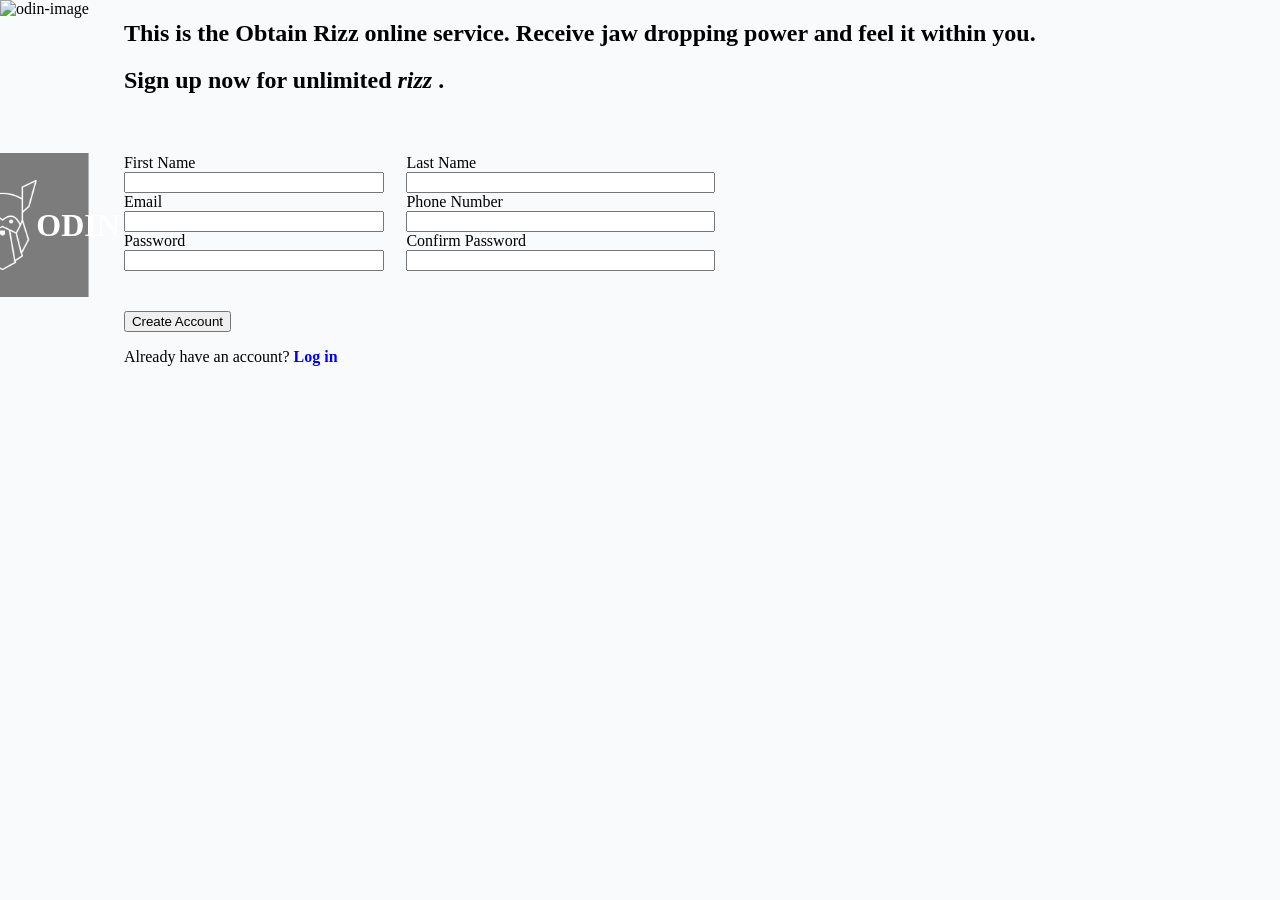
==== form.html @ eda318b8 "first commit" ====
<!DOCTYPE html>
<html lang="en">
<head>
    <meta charset="UTF-8">
    <meta name="viewport" content="width=device-width, initial-scale=1.0">
    <title>sign-up-form</title>
    <link href="form.css" rel="stylesheet" type="text/css">
</head>
<body>
    <div class="image-container">
        <div class="left-column">
            <img src="odin-image.png" alt="odin-image">
            <div class="logo">
                
                <h1>
                    <img src="logo.png" alt="logo">
                    ODIN
                </h1>
            </div>
        </div>
    </div>

    <div class="main">
        <div class="right-column">
            <h2>This is the Obtain Rizz online service. Receive jaw dropping power and feel it within you.</h2>

            <h2>Sign up now for unlimited <i>rizz</i> .</h2>

            <div class="main-form">
                <div class="form-column">
                    <div>
                        <label for="first-name">First Name</label>
                        <input type="text" id="name" name="first-name">
                    </div>

                    <div>
                        <label for="email">Email</label>
                        <input type="text" id="email" name="email">
                    </div>

                    <div>
                        <label for="password">Password</label>
                        <input type="text" id="pwd" name="password">
                    </div>
                </div>
                
                <div class="form-column">
                    <div>
                        <label for="last-name">Last Name</label>
                        <input type="text" id="name" name="first-name">
                    </div>
            
                    <div>
                        <label for="phone-number">Phone Number</label>
                        <input type="text" id="phone" name="phone-number">
                    </div>
        
                    <div>
                        <label for="confirm-password">Confirm Password</label>
                        <input type="text" id="confirm-pwd" name="password">
                    </div>

                </div>
    
            </div>

            <div class="end">
                <button type="submit">Create Account</button>
        
                <p>Already have an account? <span style="color:blue; font-weight:bold;">Log in</span></p>
            </div>

        </div>

    </div>
</body>
</html>
---- form.css ----
body {
    margin: 0;
    padding: 0;
    display: flex;
    justify-content: left;
    background: #F9FAFB;
}

.main {
    display: flex;
    flex-direction: row;
}

.left-column {
    /* object-fit: cover; */
    width: 100%;
    height: 100vh;

    display: inline-block;
    position: relative;
}

.left-column img {
    object-fit: cover;
    width: 100%;
    height: 100%;
}

.logo {
    position: absolute;
    left: 50%;
    top: 25%;
    transform: translate(-50%, -50%);
    background-color: rgba(0, 0, 0, 0.5);
    width: 100%;
    height: 16%;
}

.logo h1{
    color: #fff;
    display: flex;
    justify-content: center;
    align-items: center;
    height: 100%;
    margin: 0;
}

.logo img {
    height: 90px;
    width: 70px;
}

.main-form {
    display: flex;
    flex-direction: row;
    /* justify-content: space-around; */
    gap: 30px;
}

input[type=text] {
    display: inline-block;
    width: 100%;
}

.right-column {
  /* border: 5px solid; */
  /* margin: auto;
  width: 50%; */
  /* padding: 10px; */
  padding-left: 35px;
}

.form-column {
    margin-top: 40px;
}

.end {
    margin-top: 40px;
    /* width: 50%; */
}
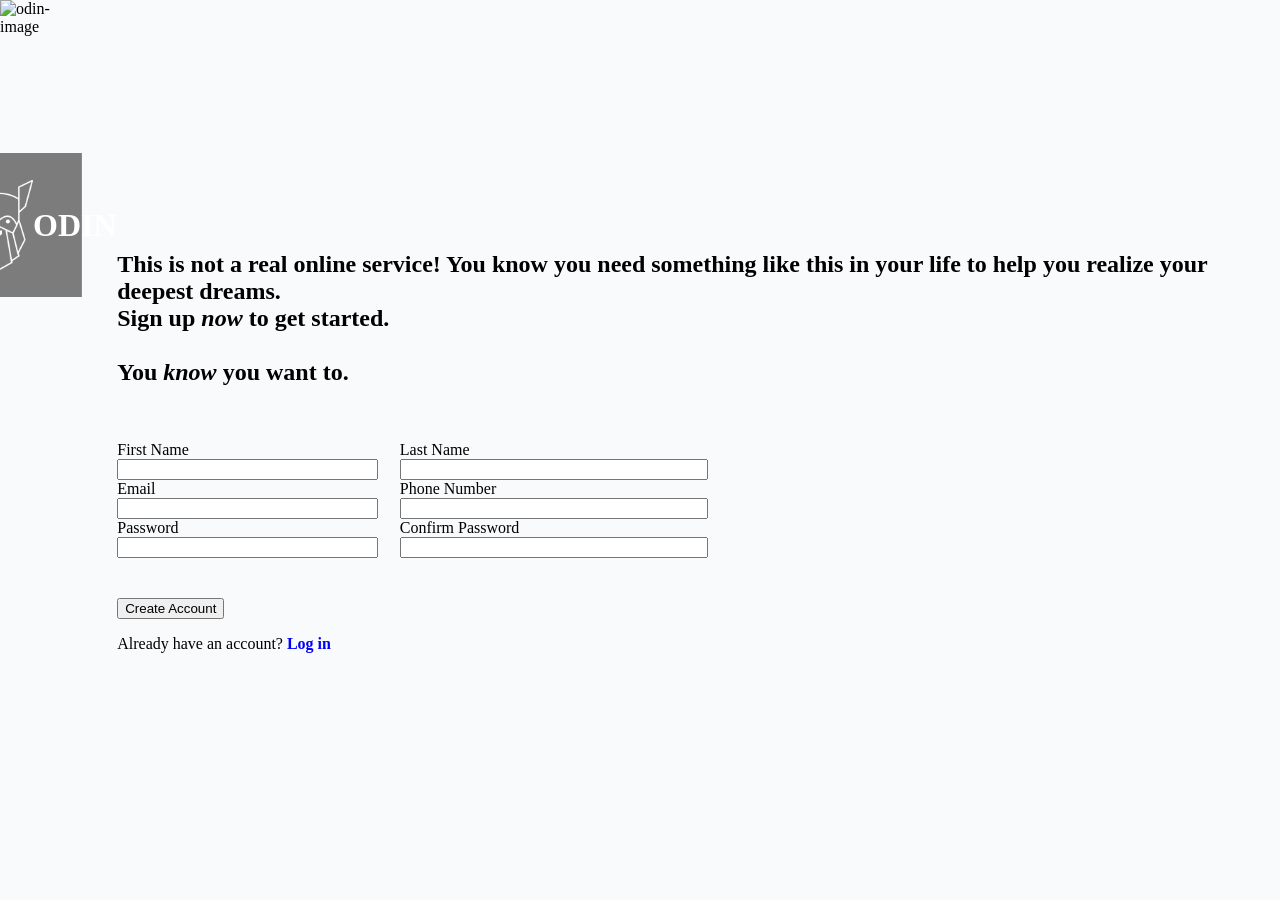
==== commit ccac2d2a: "right side fixes" ====
--- a/form.html
+++ b/form.html
@@ -22,9 +22,10 @@
 
     <div class="main">
         <div class="right-column">
-            <h2>This is the Obtain Rizz online service. Receive jaw dropping power and feel it within you.</h2>
+            <h2>This is not a real online service! You know you need something like this in your life to help you realize your deepest dreams. <br> Sign up <i>now</i> to get started. <br> <br> You <i>know</i> you want to.</h2>
 
-            <h2>Sign up now for unlimited <i>rizz</i> .</h2>
+            <br>
+            <br>
 
             <div class="main-form">
                 <div class="form-column">
--- a/form.css
+++ b/form.css
@@ -53,6 +53,7 @@
 .main-form {
     display: flex;
     flex-direction: row;
+    
     /* justify-content: space-around; */
     gap: 30px;
 }
@@ -68,10 +69,16 @@
   width: 50%; */
   /* padding: 10px; */
   padding-left: 35px;
+
+  flex-direction: column;
+  display: flex;
+  justify-content: center;
+  align-items: left;
 }
 
 .form-column {
-    margin-top: 40px;
+
+    /* margin-top: 40px; */
 }
 
 .end {
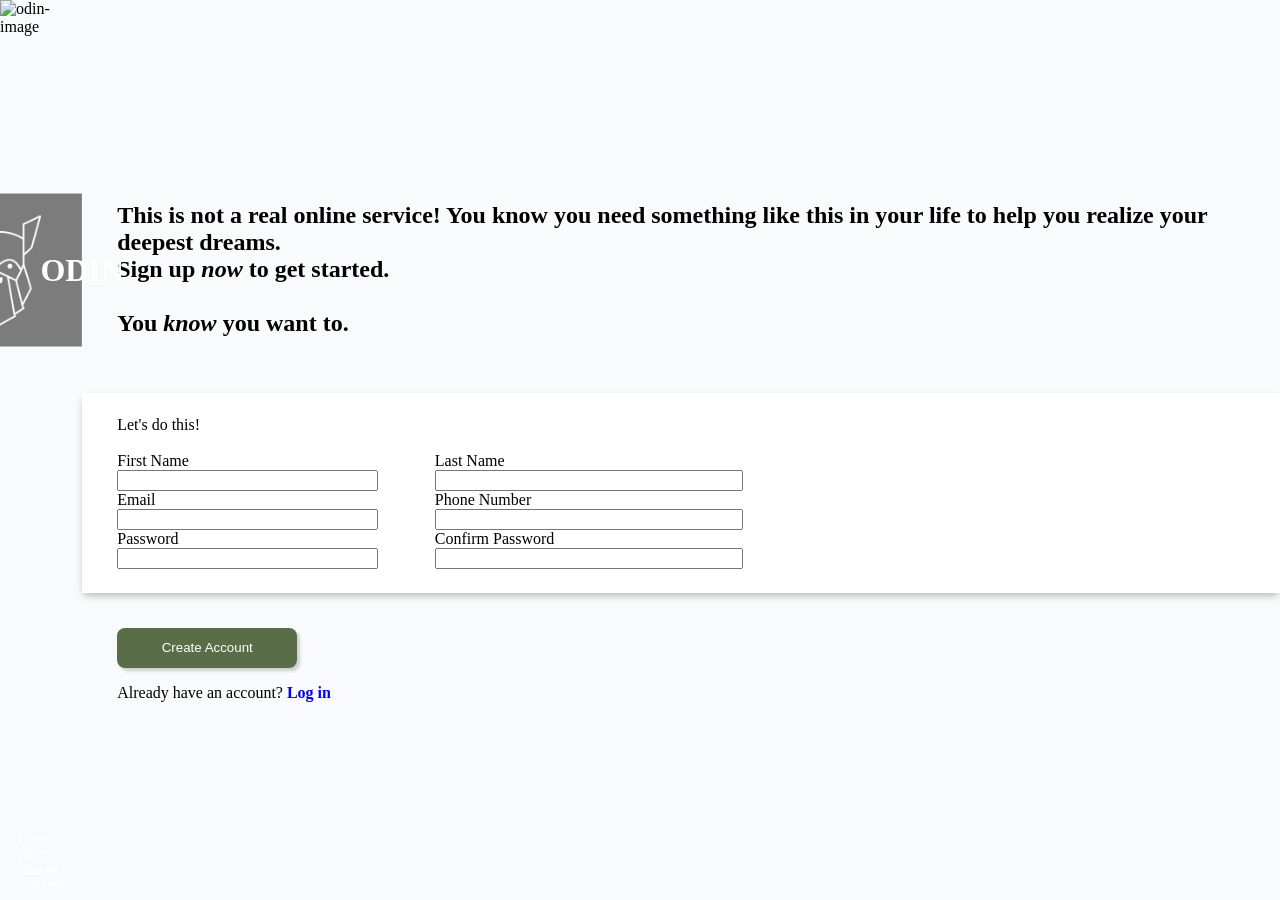
==== commit a2d93591: "right and left fixes" ====
--- a/form.html
+++ b/form.html
@@ -11,11 +11,13 @@
         <div class="left-column">
             <img src="odin-image.png" alt="odin-image">
             <div class="logo">
-                
                 <h1>
                     <img src="logo.png" alt="logo">
                     ODIN
                 </h1>
+            </div>
+            <div class="photo-credit">
+                Photo by <u>Hallie West</u> on <u>Unsplash</u>
             </div>
         </div>
     </div>
@@ -28,41 +30,47 @@
             <br>
 
             <div class="main-form">
-                <div class="form-column">
-                    <div>
-                        <label for="first-name">First Name</label>
-                        <input type="text" id="name" name="first-name">
+                <div class="main-form2">
+                    <div class="main-form-header">
+                        Let's do this!
                     </div>
-
-                    <div>
-                        <label for="email">Email</label>
-                        <input type="text" id="email" name="email">
-                    </div>
-
-                    <div>
-                        <label for="password">Password</label>
-                        <input type="text" id="pwd" name="password">
+                    <br>
+                    <div class="main-form-column">
+                        <div class="form-column">
+                            <div>
+                                <label for="first-name">First Name</label>
+                                <input type="text" id="name" name="first-name">
+                            </div>
+        
+                            <div>
+                                <label for="email">Email</label>
+                                <input type="text" id="email" name="email">
+                            </div>
+        
+                            <div>
+                                <label for="password">Password</label>
+                                <input type="text" id="pwd" name="password">
+                            </div>
+                        </div>
+                        
+                        <div class="form-column">
+                            <div>
+                                <label for="last-name">Last Name</label>
+                                <input type="text" id="name" name="first-name">
+                            </div>
+                    
+                            <div>
+                                <label for="phone-number">Phone Number</label>
+                                <input type="text" id="phone" name="phone-number">
+                            </div>
+                
+                            <div>
+                                <label for="confirm-password">Confirm Password</label>
+                                <input type="text" id="confirm-pwd" name="password">
+                            </div>
+                        </div>
                     </div>
                 </div>
-                
-                <div class="form-column">
-                    <div>
-                        <label for="last-name">Last Name</label>
-                        <input type="text" id="name" name="first-name">
-                    </div>
-            
-                    <div>
-                        <label for="phone-number">Phone Number</label>
-                        <input type="text" id="phone" name="phone-number">
-                    </div>
-        
-                    <div>
-                        <label for="confirm-password">Confirm Password</label>
-                        <input type="text" id="confirm-pwd" name="password">
-                    </div>
-
-                </div>
-    
             </div>
 
             <div class="end">
--- a/form.css
+++ b/form.css
@@ -11,6 +11,7 @@
     flex-direction: row;
 }
 
+/* left side // picture // ODIN + logo // photo credits */
 .left-column {
     /* object-fit: cover; */
     width: 100%;
@@ -29,11 +30,11 @@
 .logo {
     position: absolute;
     left: 50%;
-    top: 25%;
+    top: 30%;
     transform: translate(-50%, -50%);
     background-color: rgba(0, 0, 0, 0.5);
     width: 100%;
-    height: 16%;
+    height: 17%;
 }
 
 .logo h1{
@@ -46,11 +47,48 @@
 }
 
 .logo img {
-    height: 90px;
-    width: 70px;
+    height: 110px;
+    width: 83px;
 }
 
-.main-form {
+.photo-credit {
+    font-size: 12px;
+    position: absolute;
+    color: white;
+    left: 50%;
+    bottom: 1%;
+    transform: translateX(-50%);
+}
+
+/* right side //  */
+
+.right-column {
+    /* border: 5px solid; */
+  
+    flex-direction: column;
+    display: flex;
+    justify-content: center;
+    align-items: left;
+  }
+
+  .right-column h2 {
+    padding-left: 35px;
+  }
+
+  .main-form {
+    /* border: 5px solid; */
+    background-color: white;
+    height: 200px;
+    display: flex;
+    align-items: center;
+    box-shadow: 0 4px 8px -2px rgba(0, 0, 0, 0.3);
+  }
+
+  .main-form-header {
+    padding-left: 35px;
+  }
+
+.main-form-column {
     display: flex;
     flex-direction: row;
     
@@ -63,25 +101,26 @@
     width: 100%;
 }
 
-.right-column {
-  /* border: 5px solid; */
-  /* margin: auto;
-  width: 50%; */
-  /* padding: 10px; */
-  padding-left: 35px;
+.form-column {
+    padding-left: 35px;
+    
+    /* justify-content: space-around; */
+    gap: 30px;
 
-  flex-direction: column;
-  display: flex;
-  justify-content: center;
-  align-items: left;
-}
-
-.form-column {
-
-    /* margin-top: 40px; */
 }
 
 .end {
-    margin-top: 40px;
+    margin-top: 35px;
+    margin-left: 35px;
     /* width: 50%; */
 }
+
+.end button[type=submit] {
+    border: 0;
+    background-color: #596D48;
+    color: white;
+    width: 180px;
+    height: 40px;
+    border-radius: 8px;
+    box-shadow: 3px 3px 3px rgb(208, 207, 207);
+}
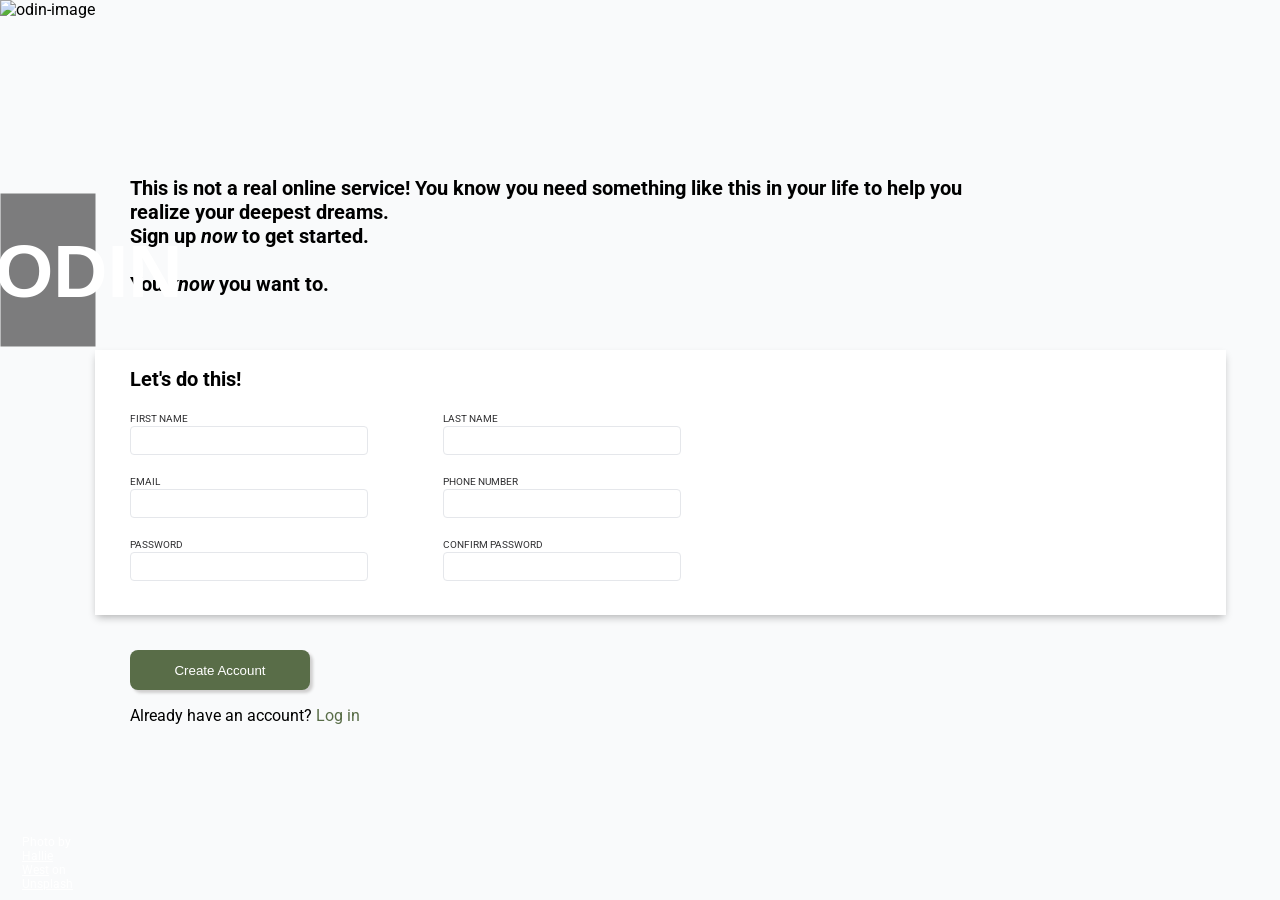
==== commit 78f6d0be: "updates to form.css and form.html" ====
--- a/form.html
+++ b/form.html
@@ -32,40 +32,41 @@
             <div class="main-form">
                 <div class="main-form2">
                     <div class="main-form-header">
-                        Let's do this!
+                        <h2>
+                            Let's do this!
+                        </h2>
                     </div>
-                    <br>
                     <div class="main-form-column">
                         <div class="form-column">
                             <div>
-                                <label for="first-name">First Name</label>
+                                <label for="first-name">FIRST NAME</label>
                                 <input type="text" id="name" name="first-name">
                             </div>
         
                             <div>
-                                <label for="email">Email</label>
+                                <label for="email">EMAIL</label>
                                 <input type="text" id="email" name="email">
                             </div>
         
                             <div>
-                                <label for="password">Password</label>
+                                <label for="password">PASSWORD</label>
                                 <input type="text" id="pwd" name="password">
                             </div>
                         </div>
                         
                         <div class="form-column">
                             <div>
-                                <label for="last-name">Last Name</label>
+                                <label for="last-name">LAST NAME</label>
                                 <input type="text" id="name" name="first-name">
                             </div>
                     
                             <div>
-                                <label for="phone-number">Phone Number</label>
+                                <label for="phone-number">PHONE NUMBER</label>
                                 <input type="text" id="phone" name="phone-number">
                             </div>
                 
                             <div>
-                                <label for="confirm-password">Confirm Password</label>
+                                <label for="confirm-password">CONFIRM PASSWORD</label>
                                 <input type="text" id="confirm-pwd" name="password">
                             </div>
                         </div>
@@ -76,7 +77,7 @@
             <div class="end">
                 <button type="submit">Create Account</button>
         
-                <p>Already have an account? <span style="color:blue; font-weight:bold;">Log in</span></p>
+                <p>Already have an account? <span style="color:#596D48;">Log in</span></p>
             </div>
 
         </div>
--- a/form.css
+++ b/form.css
@@ -1,9 +1,14 @@
+@import url('https://fonts.googleapis.com/css2?family=Roboto&display=swap');
+@import url('https://fonts.cdnfonts.com/css/norse');
+
 body {
     margin: 0;
     padding: 0;
     display: flex;
     justify-content: left;
     background: #F9FAFB;
+    overflow: hidden;
+    font-family: 'Roboto', sans-serif;
 }
 
 .main {
@@ -38,6 +43,8 @@
 }
 
 .logo h1{
+    font-family: 'Norse', sans-serif;
+    font-size: 75px;
     color: #fff;
     display: flex;
     justify-content: center;
@@ -71,21 +78,23 @@
     align-items: left;
   }
 
-  .right-column h2 {
+.right-column h2 {
     padding-left: 35px;
+    width: 75%;
+    font-size: 20px;
   }
 
-  .main-form {
+.main-form {
     /* border: 5px solid; */
     background-color: white;
-    height: 200px;
+    height: 265px;
     display: flex;
-    align-items: center;
     box-shadow: 0 4px 8px -2px rgba(0, 0, 0, 0.3);
   }
 
-  .main-form-header {
+.main-form-header h2 {
     padding-left: 35px;
+    font-size: 20px;
   }
 
 .main-form-column {
@@ -93,12 +102,21 @@
     flex-direction: row;
     
     /* justify-content: space-around; */
-    gap: 30px;
+    gap: 20px;
+    /* width: 100%; */
+}
+
+.form-column label{
+    font-size: 10px;
+    color: #313133;
 }
 
 input[type=text] {
     display: inline-block;
-    width: 100%;
+    width: 90%;
+    border: 1px solid #E5E7EB;
+    height: 25px;
+    border-radius: 4px;
 }
 
 .form-column {
@@ -106,7 +124,12 @@
     
     /* justify-content: space-around; */
     gap: 30px;
+    flex: 1;
 
+}
+
+.form-column div{
+    margin-bottom: 15px;
 }
 
 .end {
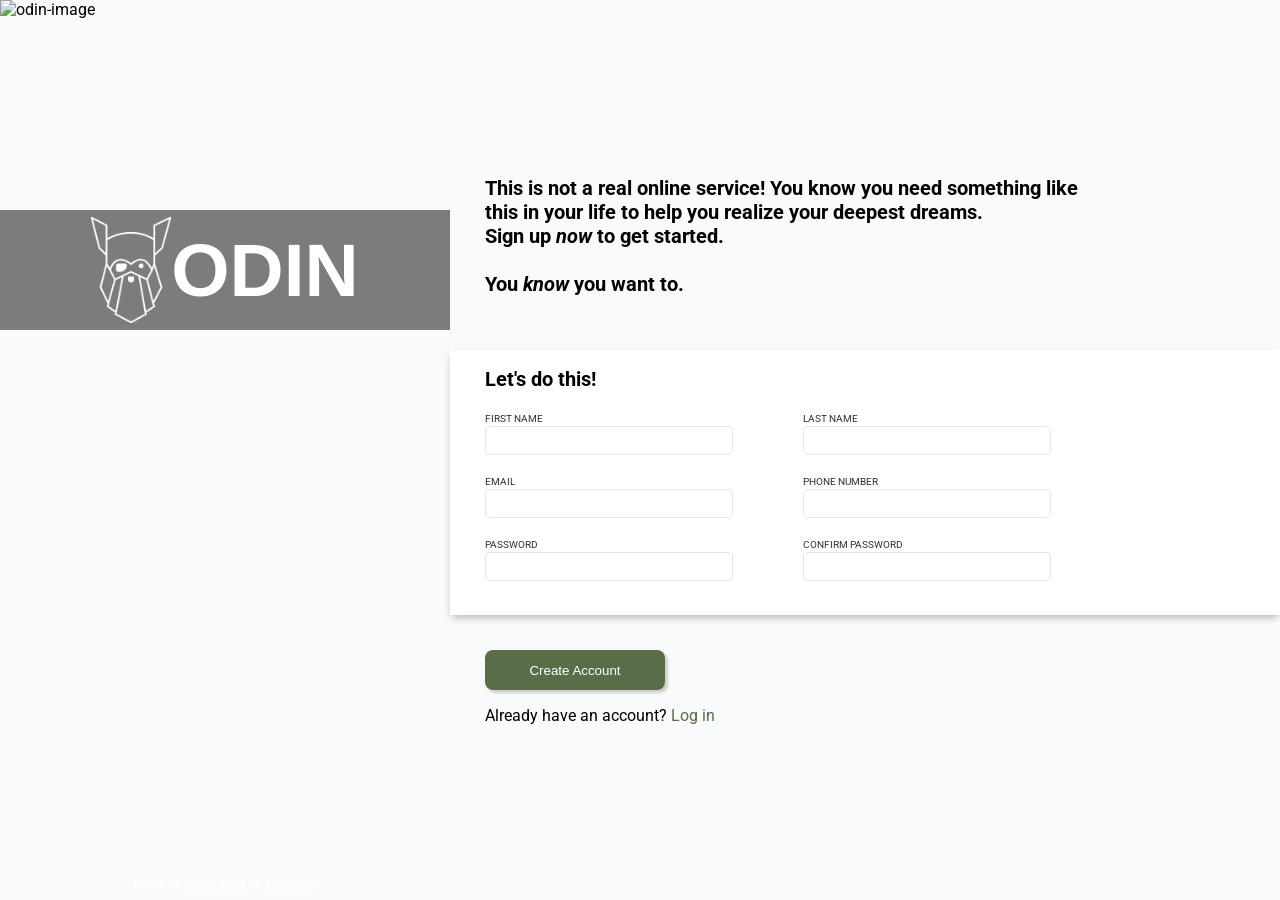
==== commit 9947bb46: "updates on logo and photo credits" ====
--- a/form.html
+++ b/form.html
@@ -10,11 +10,13 @@
     <div class="image-container">
         <div class="left-column">
             <img src="odin-image.png" alt="odin-image">
-            <div class="logo">
-                <h1>
+            <div class="logo-main">
+                <div class="logo">
                     <img src="logo.png" alt="logo">
-                    ODIN
-                </h1>
+                    <h1>
+                        ODIN
+                    </h1>
+                </div>
             </div>
             <div class="photo-credit">
                 Photo by <u>Hallie West</u> on <u>Unsplash</u>
--- a/form.css
+++ b/form.css
@@ -7,7 +7,7 @@
     display: flex;
     justify-content: left;
     background: #F9FAFB;
-    overflow: hidden;
+    /* overflow: hidden; */
     font-family: 'Roboto', sans-serif;
 }
 
@@ -18,12 +18,17 @@
 
 /* left side // picture // ODIN + logo // photo credits */
 .left-column {
-    /* object-fit: cover; */
-    width: 100%;
+    /* width: 100%; */
     height: 100vh;
+    width: 50vh;
+    position: relative;
+    overflow: hidden;
+    display: flex;
+    margin: auto;
 
-    display: inline-block;
-    position: relative;
+    max-width: 500px;
+    min-width: 200px;
+    /* min-height: 10px; */
 }
 
 .left-column img {
@@ -32,30 +37,32 @@
     height: 100%;
 }
 
-.logo {
+.logo-main {
     position: absolute;
     left: 50%;
     top: 30%;
     transform: translate(-50%, -50%);
     background-color: rgba(0, 0, 0, 0.5);
+    height: 120px;
     width: 100%;
-    height: 17%;
+    display: flex; 
+    justify-content: center;
+    align-items: center; 
+}
+
+.logo {
+    display: flex;
+    align-items: center; 
 }
 
 .logo h1{
     font-family: 'Norse', sans-serif;
     font-size: 75px;
-    color: #fff;
-    display: flex;
-    justify-content: center;
-    align-items: center;
-    height: 100%;
-    margin: 0;
+    color: white;
 }
 
 .logo img {
-    height: 110px;
-    width: 83px;
+    width: 80px;
 }
 
 .photo-credit {
@@ -65,13 +72,17 @@
     left: 50%;
     bottom: 1%;
     transform: translateX(-50%);
+    white-space: nowrap;
 }
 
+@media (max-width: 600px) and (max-height: 500px){
+    .photo-credit {
+        display: none; /* Hide the photo credit on smaller screens */
+    }
+}
 /* right side //  */
 
 .right-column {
-    /* border: 5px solid; */
-  
     flex-direction: column;
     display: flex;
     justify-content: center;
@@ -85,7 +96,6 @@
   }
 
 .main-form {
-    /* border: 5px solid; */
     background-color: white;
     height: 265px;
     display: flex;
@@ -117,15 +127,13 @@
     border: 1px solid #E5E7EB;
     height: 25px;
     border-radius: 4px;
+    padding-left: 7px;
 }
 
 .form-column {
     padding-left: 35px;
-    
-    /* justify-content: space-around; */
     gap: 30px;
     flex: 1;
-
 }
 
 .form-column div{
@@ -135,7 +143,6 @@
 .end {
     margin-top: 35px;
     margin-left: 35px;
-    /* width: 50%; */
 }
 
 .end button[type=submit] {
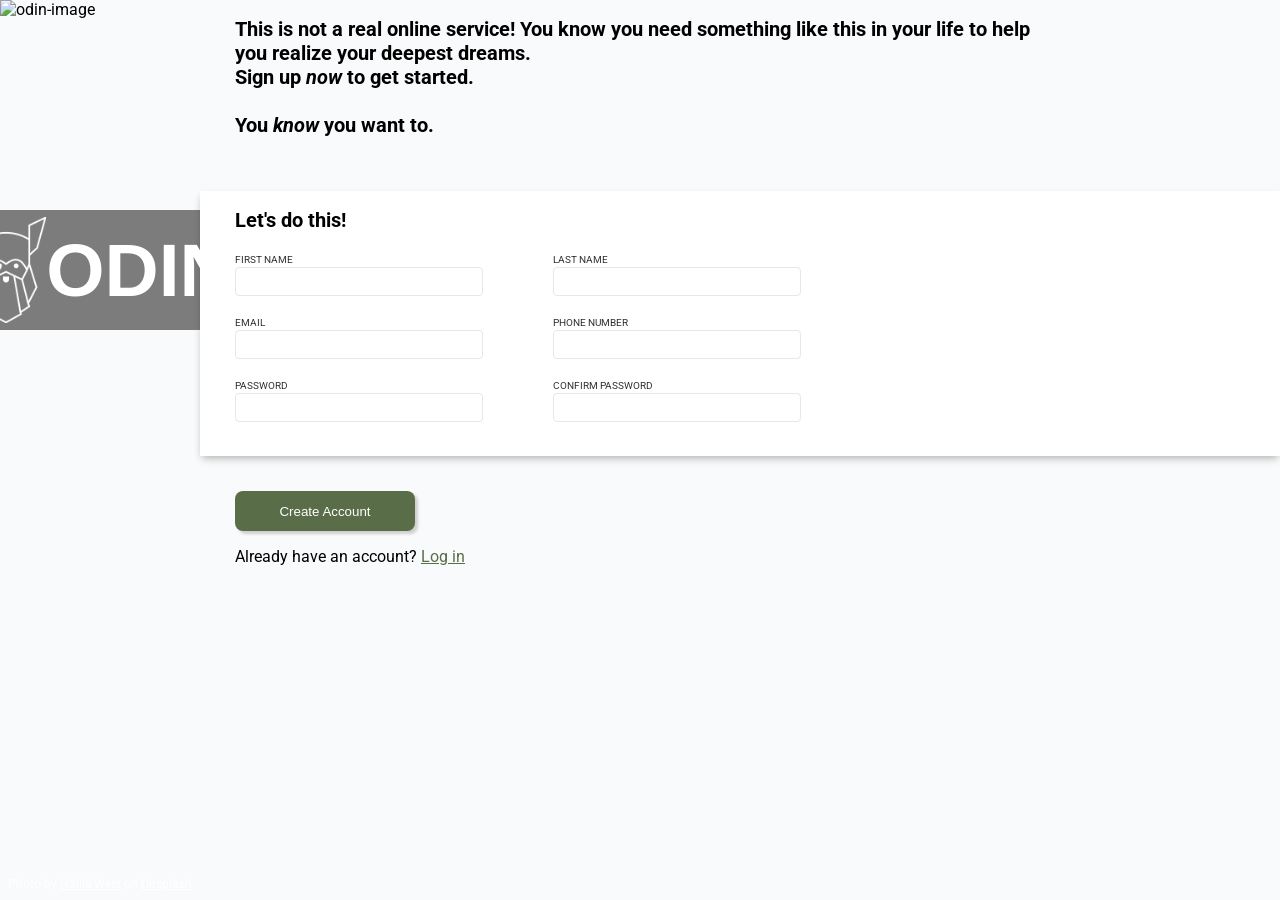
==== commit ba6afef4: "added js password check" ====
--- a/form.html
+++ b/form.html
@@ -19,71 +19,73 @@
                 </div>
             </div>
             <div class="photo-credit">
-                Photo by <u>Hallie West</u> on <u>Unsplash</u>
+                Photo by <a href="https://unsplash.com/photos/green-leaf-plant-in-close-up-photography-25xggax4bSA" target="_blank" style="color:white">Hallie West</a> on <a href="https://unsplash.com/" target="_blank" style="color:white">Unsplash</a>
             </div>
         </div>
     </div>
 
-    <div class="main">
-        <div class="right-column">
-            <h2>This is not a real online service! You know you need something like this in your life to help you realize your deepest dreams. <br> Sign up <i>now</i> to get started. <br> <br> You <i>know</i> you want to.</h2>
-
-            <br>
-            <br>
-
-            <div class="main-form">
-                <div class="main-form2">
-                    <div class="main-form-header">
-                        <h2>
-                            Let's do this!
-                        </h2>
-                    </div>
-                    <div class="main-form-column">
-                        <div class="form-column">
-                            <div>
-                                <label for="first-name">FIRST NAME</label>
-                                <input type="text" id="name" name="first-name">
+    <form id="signup-form">
+        <div class="main">
+            <div class="right-column">
+                <h2>This is not a real online service! You know you need something like this in your life to help you realize your deepest dreams. <br> Sign up <i>now</i> to get started. <br> <br> You <i>know</i> you want to.</h2>
+    
+                <br>
+                <br>
+    
+                <div class="main-form">
+                    <div class="main-form2">
+                        <div class="main-form-header">
+                            <h2>
+                                Let's do this!
+                            </h2>
+                        </div>
+                        <div class="main-form-column">
+                            <div class="form-column">
+                                <div>
+                                    <label for="first-name">FIRST NAME</label>
+                                    <input type="text" id="name" name="first-name">
+                                </div>
+            
+                                <div>
+                                    <label for="email">EMAIL</label>
+                                    <input type="email" id="email" name="email">
+                                </div>
+            
+                                <div>
+                                    <label for="password">PASSWORD</label>
+                                    <input type="password" id="pwd" name="password">
+                                </div>
+                                <div id="message"></div>
                             </div>
-        
-                            <div>
-                                <label for="email">EMAIL</label>
-                                <input type="text" id="email" name="email">
-                            </div>
-        
-                            <div>
-                                <label for="password">PASSWORD</label>
-                                <input type="text" id="pwd" name="password">
-                            </div>
-                        </div>
+                            
+                            <div class="form-column">
+                                <div>
+                                    <label for="last-name">LAST NAME</label>
+                                    <input type="text" id="name" name="first-name">
+                                </div>
                         
-                        <div class="form-column">
-                            <div>
-                                <label for="last-name">LAST NAME</label>
-                                <input type="text" id="name" name="first-name">
-                            </div>
+                                <div>
+                                    <label for="phone-number">PHONE NUMBER</label>
+                                    <input type="text" id="phone" name="phone-number">
+                                </div>
                     
-                            <div>
-                                <label for="phone-number">PHONE NUMBER</label>
-                                <input type="text" id="phone" name="phone-number">
-                            </div>
-                
-                            <div>
-                                <label for="confirm-password">CONFIRM PASSWORD</label>
-                                <input type="text" id="confirm-pwd" name="password">
+                                <div>
+                                    <label for="confirm-password">CONFIRM PASSWORD</label>
+                                    <input type="password" id="confirm-pwd" name="password-confirm">
+                                </div>
                             </div>
                         </div>
                     </div>
                 </div>
+    
+                <div class="end">
+                    <button type="submit" class="submit">Create Account</button>
+            
+                    <p>Already have an account? <a href="#" style="color:#596D48;">Log in</a></p>
+                </div>
             </div>
-
-            <div class="end">
-                <button type="submit">Create Account</button>
-        
-                <p>Already have an account? <span style="color:#596D48;">Log in</span></p>
-            </div>
-
         </div>
-
-    </div>
+    </form>
+    <script src="form.js"></script>
 </body>
 </html>
--- a/form.css
+++ b/form.css
@@ -18,9 +18,7 @@
 
 /* left side // picture // ODIN + logo // photo credits */
 .left-column {
-    /* width: 100%; */
     height: 100vh;
-    width: 50vh;
     position: relative;
     overflow: hidden;
     display: flex;
@@ -28,7 +26,6 @@
 
     max-width: 500px;
     min-width: 200px;
-    /* min-height: 10px; */
 }
 
 .left-column img {
@@ -121,7 +118,7 @@
     color: #313133;
 }
 
-input[type=text] {
+input[type=text], input[type=password], input[type=email] {
     display: inline-block;
     width: 90%;
     border: 1px solid #E5E7EB;
@@ -153,4 +150,15 @@
     height: 40px;
     border-radius: 8px;
     box-shadow: 3px 3px 3px rgb(208, 207, 207);
+}
+
+#message {
+    font-size: 10px;
+    margin-top: -15px;
+
+    color: rgb(231, 5, 5);
+}
+
+input.error {
+    border: 1px solid red; 
 }
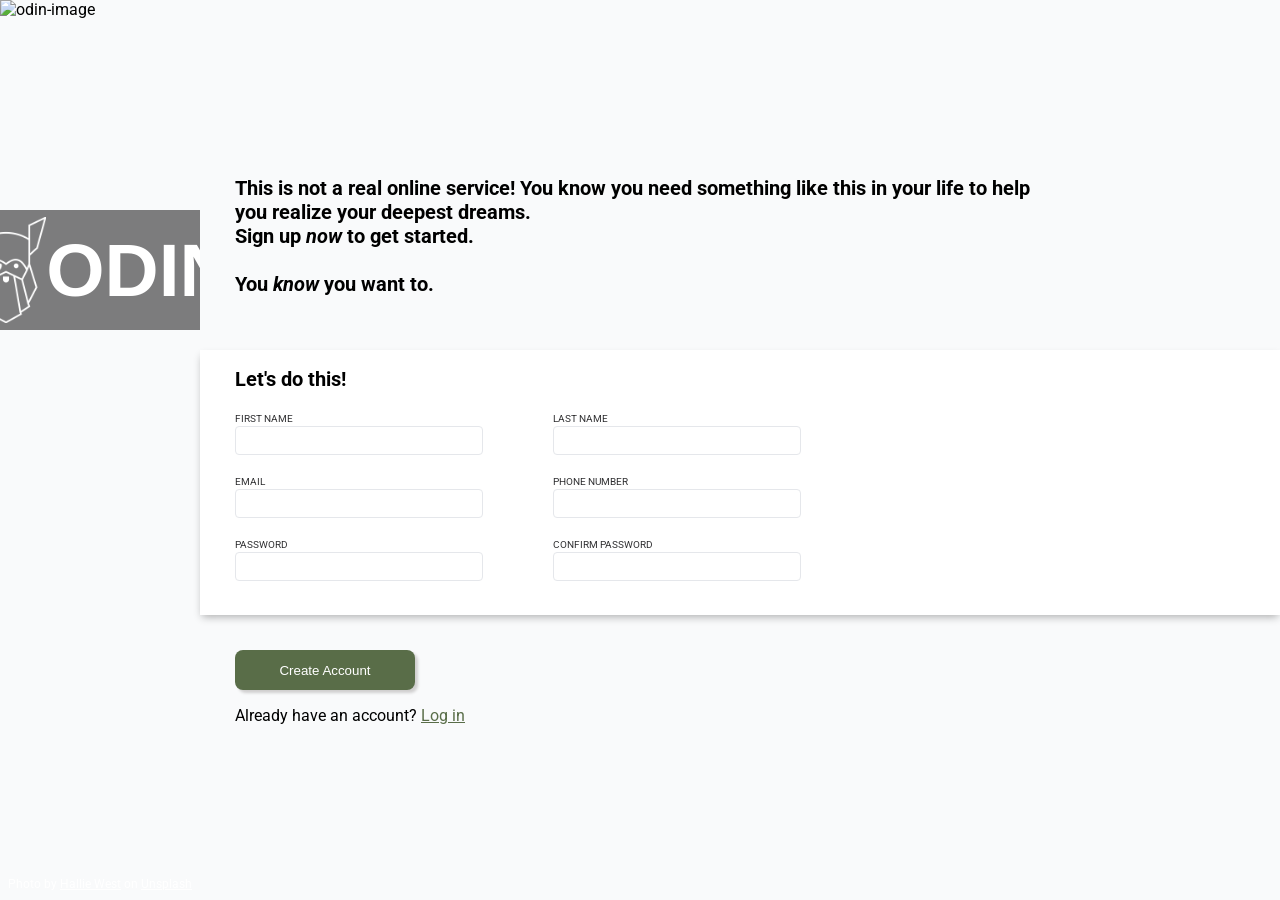
==== commit dc362b59: "update to html" ====
--- a/form.html
+++ b/form.html
@@ -25,64 +25,62 @@
     </div>
 
     <form id="signup-form">
-        <div class="main">
-            <div class="right-column">
-                <h2>This is not a real online service! You know you need something like this in your life to help you realize your deepest dreams. <br> Sign up <i>now</i> to get started. <br> <br> You <i>know</i> you want to.</h2>
-    
-                <br>
-                <br>
-    
-                <div class="main-form">
-                    <div class="main-form2">
-                        <div class="main-form-header">
-                            <h2>
-                                Let's do this!
-                            </h2>
+        <div class="right-column">
+            <h2>This is not a real online service! You know you need something like this in your life to help you realize your deepest dreams. <br> Sign up <i>now</i> to get started. <br> <br> You <i>know</i> you want to.</h2>
+
+            <br>
+            <br>
+
+            <div class="main-form">
+                <div class="main-form2">
+                    <div class="main-form-header">
+                        <h2>
+                            Let's do this!
+                        </h2>
+                    </div>
+                    <div class="main-form-column">
+                        <div class="form-column">
+                            <div>
+                                <label for="first-name">FIRST NAME</label>
+                                <input type="text" id="name" name="first-name">
+                            </div>
+        
+                            <div>
+                                <label for="email">EMAIL</label>
+                                <input type="email" id="email" name="email">
+                            </div>
+        
+                            <div>
+                                <label for="password">PASSWORD</label>
+                                <input type="password" id="pwd" name="password">
+                            </div>
+                            <div id="message"></div>
                         </div>
-                        <div class="main-form-column">
-                            <div class="form-column">
-                                <div>
-                                    <label for="first-name">FIRST NAME</label>
-                                    <input type="text" id="name" name="first-name">
-                                </div>
-            
-                                <div>
-                                    <label for="email">EMAIL</label>
-                                    <input type="email" id="email" name="email">
-                                </div>
-            
-                                <div>
-                                    <label for="password">PASSWORD</label>
-                                    <input type="password" id="pwd" name="password">
-                                </div>
-                                <div id="message"></div>
+                        
+                        <div class="form-column">
+                            <div>
+                                <label for="last-name">LAST NAME</label>
+                                <input type="text" id="name" name="first-name">
                             </div>
-                            
-                            <div class="form-column">
-                                <div>
-                                    <label for="last-name">LAST NAME</label>
-                                    <input type="text" id="name" name="first-name">
-                                </div>
-                        
-                                <div>
-                                    <label for="phone-number">PHONE NUMBER</label>
-                                    <input type="text" id="phone" name="phone-number">
-                                </div>
                     
-                                <div>
-                                    <label for="confirm-password">CONFIRM PASSWORD</label>
-                                    <input type="password" id="confirm-pwd" name="password-confirm">
-                                </div>
+                            <div>
+                                <label for="phone-number">PHONE NUMBER</label>
+                                <input type="text" id="phone" name="phone-number">
+                            </div>
+                
+                            <div>
+                                <label for="confirm-password">CONFIRM PASSWORD</label>
+                                <input type="password" id="confirm-pwd" name="password-confirm">
                             </div>
                         </div>
                     </div>
                 </div>
-    
-                <div class="end">
-                    <button type="submit" class="submit">Create Account</button>
-            
-                    <p>Already have an account? <a href="#" style="color:#596D48;">Log in</a></p>
-                </div>
+            </div>
+
+            <div class="end">
+                <button type="submit" class="submit">Create Account</button>
+        
+                <p>Already have an account? <a href="#" style="color:#596D48;">Log in</a></p>
             </div>
         </div>
     </form>
--- a/form.css
+++ b/form.css
@@ -79,11 +79,10 @@
 }
 /* right side //  */
 
-.right-column {
+  #signup-form {
     flex-direction: column;
     display: flex;
     justify-content: center;
-    align-items: left;
   }
 
 .right-column h2 {
